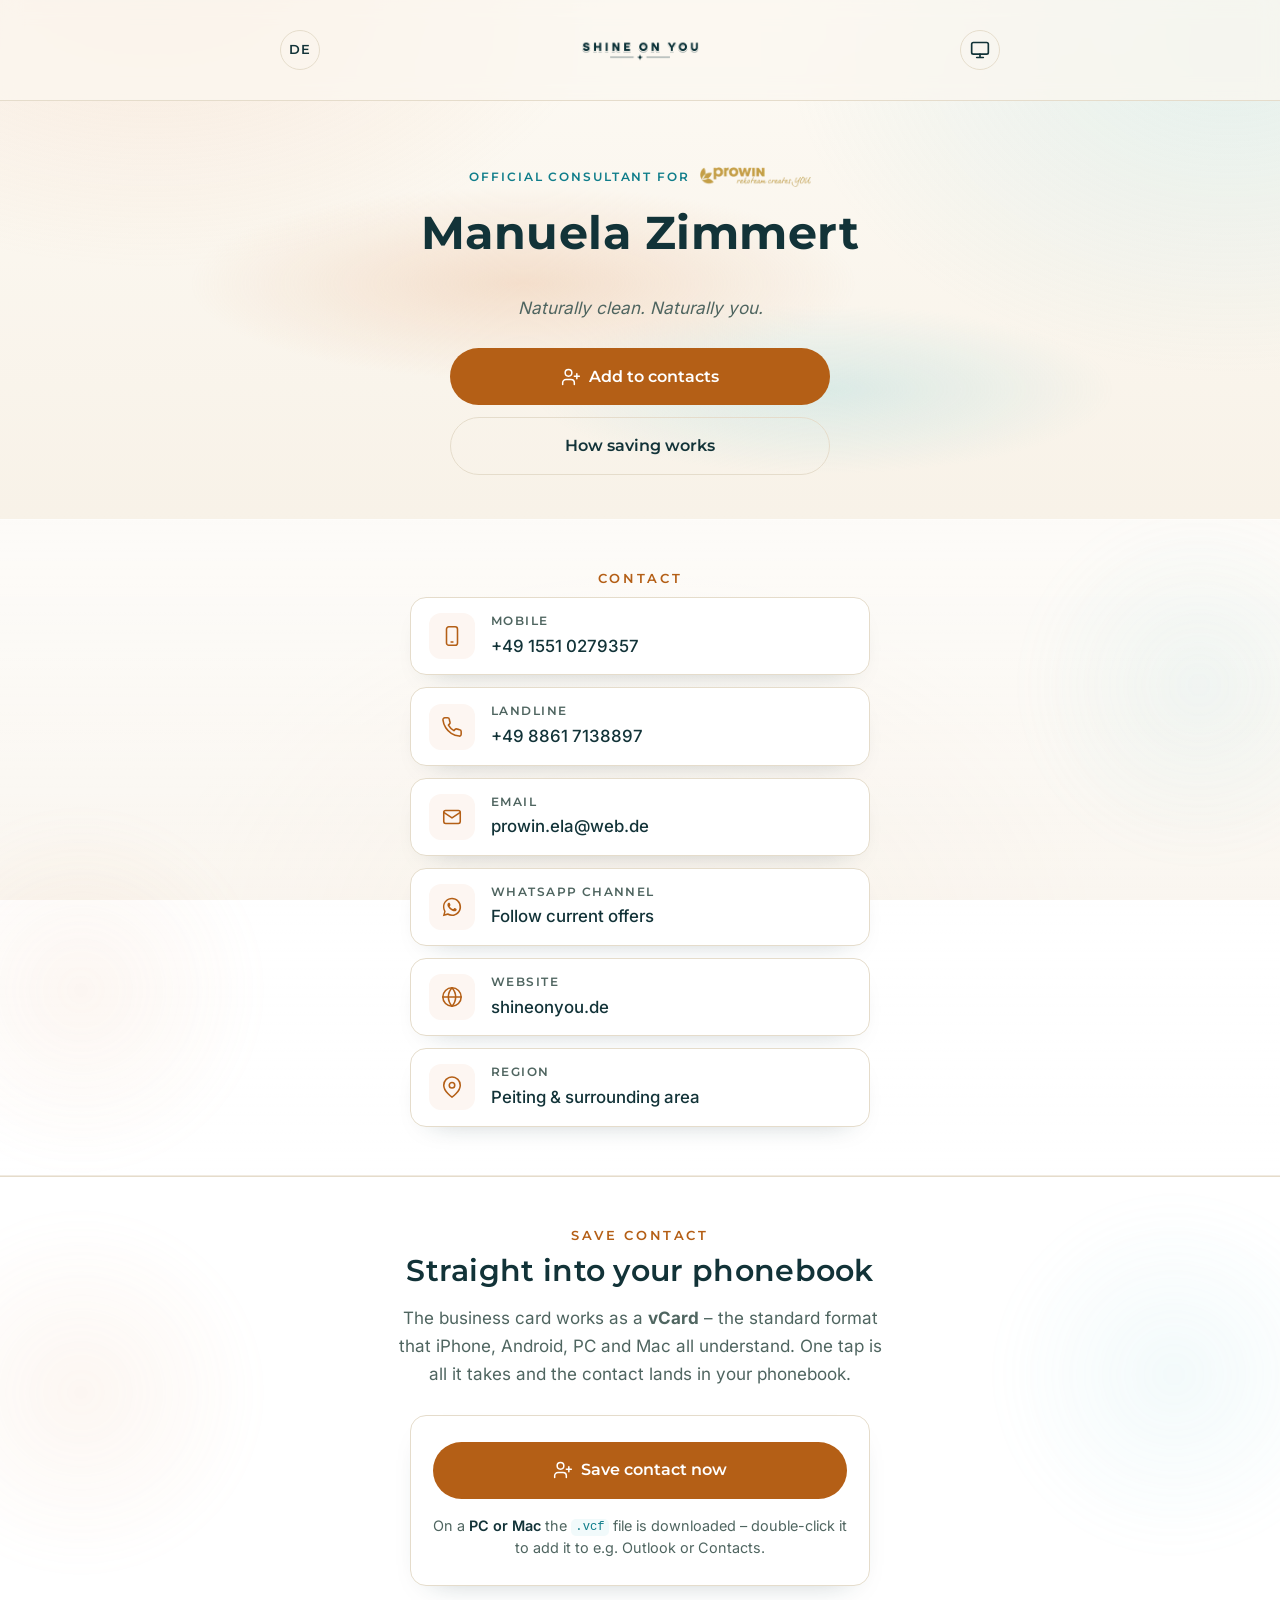
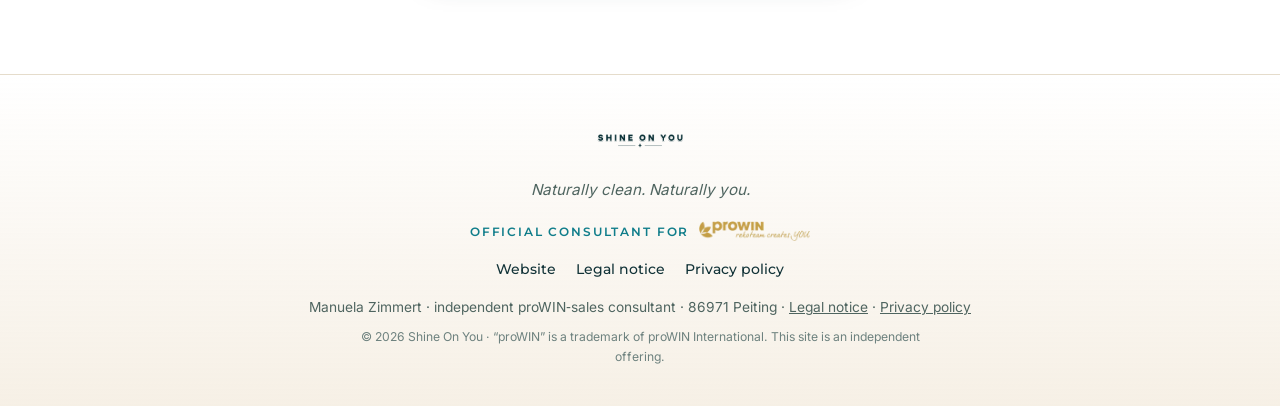
==== en/index.html @ 338400dc "Englische Fassung der Visitenkarte mit Spracherkennung - en/index.html: die Visitenkarte auf Englisc" ====
<!DOCTYPE html>
<html lang="en">
<head>
  <meta charset="UTF-8" />
  <meta name="viewport" content="width=device-width, initial-scale=1.0" />
  <title>Manuela Zimmert – Digital business card | Shine On You</title>
  <meta name="description" content="Digital business card of Manuela Zimmert – proWIN consultation in Peiting. Get in touch by phone or email, or save the contact straight to your phonebook (iOS, Android, vCard)." />
  <meta name="author" content="Manuela Zimmert" />
  <meta name="robots" content="noindex, nofollow" />
  <meta name="theme-color" content="#041f24" />

  <!-- Sprache des Systems: beim Einstieg auf die passende Fassung umleiten.
       Gleiche Logik wie auf shineonyou.de (dort shared/i18n.mjs). Crawler,
       automatisierte Browser und Klicks innerhalb der Karte bleiben, wo sie sind. -->
  <script>
    (function () {
      var KEY = "soy-lang", HERE = "en", FALLBACK = "en";
      var TARGET = {"de": "../", "en": "./"};
      var has = function (k) { return Object.prototype.hasOwnProperty.call(TARGET, k); };
      /* Bewusste Wahl ueber den Umschalter merken */
      document.addEventListener("click", function (e) {
        var a = e.target && e.target.closest ? e.target.closest("a[data-lang]") : null;
        if (a) { try { localStorage.setItem(KEY, a.getAttribute("data-lang")); } catch (err) {} }
      });
      try {
        if (navigator.webdriver || /bot|crawl|spider|slurp|lighthouse|headless|preview/i.test(navigator.userAgent)) return;
        /* Wer innerhalb der Karte einem Link folgt, hat die Sprache gewaehlt */
        if (document.referrer.indexOf(location.origin + "/") === 0) return;
        var want = localStorage.getItem(KEY);
        if (!has(want)) {
          /* Erste Sprache aus der Systemliste, die es hier gibt; sonst Englisch */
          var list = navigator.languages && navigator.languages.length ? navigator.languages : [navigator.language || ""];
          want = FALLBACK;
          for (var i = 0; i < list.length; i++) {
            var l = String(list[i]).slice(0, 2).toLowerCase();
            if (has(l)) { want = l; break; }
          }
        }
        if (want !== HERE) location.replace(TARGET[want] + location.search + location.hash);
      } catch (err) { /* Speicher gesperrt: auf der aufgerufenen Seite bleiben */ }
    })();
  </script>

  <!-- Theme frueh setzen (verhindert Aufblitzen des falschen Modus) -->
  <script>
    (function () {
      try {
        var stored = localStorage.getItem("soy-theme");
        var mode = stored === "light" || stored === "dark" ? stored : "system";
        var prefersLight = window.matchMedia("(prefers-color-scheme: light)").matches;
        var theme = mode === "system" ? (prefersLight ? "light" : "dark") : mode;
        document.documentElement.setAttribute("data-theme", theme);
        document.documentElement.setAttribute("data-theme-mode", mode);
      } catch (e) {
        document.documentElement.setAttribute("data-theme", "dark");
        document.documentElement.setAttribute("data-theme-mode", "system");
      }
    })();
  </script>

  <!-- Open Graph -->
  <meta property="og:title" content="Manuela Zimmert – Digital business card | Shine On You" />
  <meta property="og:description" content="Saving the contact made easy – phone, email and straight into your phonebook (iOS, Android, vCard)." />
  <meta property="og:type" content="profile" />
  <meta property="og:url" content="https://qr.shineonyou.de/en/" />
  <meta property="og:site_name" content="Shine On You" />
  <meta property="og:locale" content="en_GB" />
  <meta property="og:image" content="https://shineonyou.de/assets/img/og-image.jpg" />

  <link rel="icon" type="image/png" sizes="32x32" href="../assets/img/favicon-32.png" />
  <link rel="apple-touch-icon" href="../assets/img/apple-touch-icon.png" />

  <link rel="preload" as="font" type="font/woff2" href="../assets/fonts/montserrat-latin.woff2" crossorigin />
  <link rel="preload" as="font" type="font/woff2" href="../assets/fonts/inter-latin.woff2" crossorigin />

  <!-- Strukturierte Daten -->
  <script type="application/ld+json">
  {
    "@context": "https://schema.org",
    "@type": "Person",
    "name": "Manuela Zimmert",
    "alternateName": "Ela",
    "jobTitle": "Independent proWIN sales consultant",
    "worksFor": { "@type": "Organization", "name": "Shine On You" },
    "telephone": ["+49 1551 0279357", "+49 8861 7138897"],
    "email": "prowin.ela@web.de",
    "url": "https://shineonyou.de/",
    "address": {
      "@type": "PostalAddress",
      "addressLocality": "Peiting",
      "postalCode": "86971",
      "addressCountry": "DE"
    }
  }
  </script>

  <link rel="stylesheet" href="../css/fonts.css" />
  <link rel="stylesheet" href="../css/card.css" />
</head>
<body>
  <!-- ===== Header ===== -->
  <header class="site-header">
    <div class="container header-inner">
      <a href="https://shineonyou.de/en/" class="brand" aria-label="Shine On You – to the website">
        <img src="../assets/img/wordmark.webp" alt="Shine On You" class="brand-logo" width="640" height="360" />
      </a>

      <a class="lang-switch" href="../" hreflang="de" lang="de" data-lang="de" aria-label="Deutsche Version" title="Deutsche Version">DE</a>

      <button type="button" class="theme-toggle" data-theme-toggle aria-label="Switch to light design" aria-pressed="false">
        <svg class="icon-system" viewBox="0 0 24 24" fill="none" stroke="currentColor" stroke-width="2" stroke-linecap="round" stroke-linejoin="round" aria-hidden="true"><rect x="2" y="3" width="20" height="14" rx="2"/><path d="M8 21h8M12 17v4"/></svg>
        <svg class="icon-sun" viewBox="0 0 24 24" fill="none" stroke="currentColor" stroke-width="2" stroke-linecap="round" stroke-linejoin="round" aria-hidden="true"><circle cx="12" cy="12" r="4"/><path d="M12 2v2M12 20v2M4.93 4.93l1.41 1.41M17.66 17.66l1.41 1.41M2 12h2M20 12h2M6.34 17.66l-1.41 1.41M19.07 4.93l-1.41 1.41"/></svg>
        <svg class="icon-moon" viewBox="0 0 24 24" fill="none" stroke="currentColor" stroke-width="2" stroke-linecap="round" stroke-linejoin="round" aria-hidden="true"><path d="M21 12.79A9 9 0 1 1 11.21 3 7 7 0 0 0 21 12.79z"/></svg>
      </button>
    </div>
  </header>

  <main class="card-main">
    <!-- ===== Profil / Hero ===== -->
    <section class="hero">
      <span class="hero-glow" data-parallax="0.30" aria-hidden="true"></span>
      <div class="container">
        <div class="profile">
          <p class="profile-partner">
            <span>Official consultant for</span>
            <img src="../assets/img/prowin-gold.webp" alt="proWIN" width="244" height="44" />
          </p>
          <h1>Manuela Zimmert</h1>
          <br />
          <p class="profile-tag">Naturally clean. Naturally you.</p>

          <div class="profile-cta">
            <a href="../manuela-zimmert.vcf" class="btn btn-sun btn-block" id="saveContact" download="Manuela-Zimmert.vcf">
              <svg viewBox="0 0 24 24" fill="none" stroke="currentColor" stroke-width="1.8" stroke-linecap="round" stroke-linejoin="round" aria-hidden="true"><path d="M16 21v-2a4 4 0 0 0-4-4H6a4 4 0 0 0-4 4v2"/><circle cx="9" cy="7" r="4"/><path d="M19 8v6M22 11h-6"/></svg>
              Add to contacts
            </a>
            <a href="#speichern" class="btn btn-ghost btn-block">How saving works</a>
          </div>
        </div>
      </div>
    </section>

    <!-- ===== Kontaktdaten ===== -->
    <section class="section section-alt" id="kontakt">
      <span class="section-glow wave" data-parallax="0.08" style="top:-12%; right:-14%;" aria-hidden="true"></span>
      <span class="section-glow sun" data-parallax="0.06" style="bottom:-16%; left:-14%;" aria-hidden="true"></span>
      <div class="container">
        <p class="section-kicker">Contact</p>
        <h2 class="visually-hidden">Contact details</h2>
        <ul class="contact-list">
          <li>
            <a class="contact-item" href="tel:+4915510279357" aria-label="Call mobile: plus 49 1551 0279357" style="text-decoration:none;">
              <span class="contact-ic" aria-hidden="true">
                <svg viewBox="0 0 24 24" fill="none" stroke="currentColor" stroke-width="1.7" stroke-linecap="round" stroke-linejoin="round"><rect x="6" y="2" width="12" height="20" rx="2.5"/><path d="M11 18.5h2"/></svg>
              </span>
              <span class="contact-text">
                <span class="contact-label">Mobile</span>
                <span class="contact-value">+49 1551 0279357</span>
              </span>
            </a>
          </li>
          <li>
            <a class="contact-item" href="tel:+4988617138897" aria-label="Call landline: plus 49 8861 7138897" style="text-decoration:none;">
              <span class="contact-ic" aria-hidden="true">
                <svg viewBox="0 0 24 24" fill="none" stroke="currentColor" stroke-width="1.7" stroke-linecap="round" stroke-linejoin="round"><path d="M22 16.92v3a2 2 0 0 1-2.18 2 19.79 19.79 0 0 1-8.63-3.07 19.5 19.5 0 0 1-6-6 19.79 19.79 0 0 1-3.07-8.67A2 2 0 0 1 4.11 2h3a2 2 0 0 1 2 1.72c.13.96.36 1.9.7 2.81a2 2 0 0 1-.45 2.11L8.09 9.91a16 16 0 0 0 6 6l1.27-1.27a2 2 0 0 1 2.11-.45c.9.34 1.85.57 2.81.7A2 2 0 0 1 22 16.92z"/></svg>
              </span>
              <span class="contact-text">
                <span class="contact-label">Landline</span>
                <span class="contact-value">+49 8861 7138897</span>
              </span>
            </a>
          </li>
          <li>
            <a class="contact-item" href="mailto:prowin.ela@web.de" style="text-decoration:none;">
              <span class="contact-ic" aria-hidden="true">
                <svg viewBox="0 0 24 24" fill="none" stroke="currentColor" stroke-width="1.7" stroke-linecap="round" stroke-linejoin="round"><rect x="3" y="5" width="18" height="14" rx="2"/><path d="m3 7 9 6 9-6"/></svg>
              </span>
              <span class="contact-text">
                <span class="contact-label">Email</span>
                <span class="contact-value">prowin.ela@web.de</span>
              </span>
            </a>
          </li>
          <li>
            <a class="contact-item" href="https://whatsapp.com/channel/0029VbClTooIiRp0MGUxjS3F" target="_blank" rel="noopener" style="text-decoration:none;">
              <span class="contact-ic" aria-hidden="true">
                <svg viewBox="0 0 24 24" fill="currentColor"><path d="M12.04 2C6.58 2 2.13 6.45 2.13 11.91c0 1.75.46 3.46 1.32 4.97L2 22l5.25-1.38c1.45.79 3.08 1.21 4.79 1.21 5.46 0 9.91-4.45 9.91-9.91S17.5 2 12.04 2zm0 18.13c-1.52 0-3-.41-4.3-1.18l-.31-.18-3.12.82.83-3.04-.2-.31a8.2 8.2 0 0 1-1.26-4.35c0-4.54 3.7-8.23 8.24-8.23 2.2 0 4.27.86 5.82 2.42a8.16 8.16 0 0 1 2.41 5.82c0 4.54-3.69 8.24-8.23 8.24zm4.52-6.16c-.25-.12-1.47-.72-1.69-.81-.23-.08-.39-.12-.56.12-.16.25-.64.81-.79.97-.14.16-.29.18-.54.06-.25-.12-1.05-.39-1.99-1.23-.74-.66-1.23-1.47-1.38-1.72-.14-.25-.02-.38.11-.5.11-.11.25-.29.37-.43.12-.14.16-.25.25-.41.08-.16.04-.31-.02-.43-.06-.12-.56-1.34-.76-1.84-.2-.48-.41-.42-.56-.43-.14-.01-.31-.01-.48-.01-.16 0-.43.06-.66.31-.23.25-.87.85-.87 2.07 0 1.22.89 2.4 1.01 2.56.12.16 1.75 2.67 4.23 3.74.59.26 1.05.41 1.41.52.59.19 1.13.16 1.56.1.48-.07 1.47-.6 1.68-1.18.21-.58.21-1.07.14-1.18-.06-.11-.22-.17-.47-.29z"/></svg>
              </span>
              <span class="contact-text">
                <span class="contact-label">WhatsApp channel</span>
                <span class="contact-value">Follow current offers</span>
              </span>
            </a>
          </li>
          <li>
            <a class="contact-item" href="https://shineonyou.de/en/" style="text-decoration:none;">
              <span class="contact-ic" aria-hidden="true">
                <svg viewBox="0 0 24 24" fill="none" stroke="currentColor" stroke-width="1.7" stroke-linecap="round" stroke-linejoin="round"><circle cx="12" cy="12" r="10"/><path d="M2 12h20"/><path d="M12 2a15.3 15.3 0 0 1 4 10 15.3 15.3 0 0 1-4 10 15.3 15.3 0 0 1-4-10 15.3 15.3 0 0 1 4-10z"/></svg>
              </span>
              <span class="contact-text">
                <span class="contact-label">Website</span>
                <span class="contact-value">shineonyou.de</span>
              </span>
            </a>
          </li>
          <li>
            <div class="contact-item">
              <span class="contact-ic" aria-hidden="true">
                <svg viewBox="0 0 24 24" fill="none" stroke="currentColor" stroke-width="1.7" stroke-linecap="round" stroke-linejoin="round"><path d="M21 10c0 7-9 13-9 13s-9-6-9-13a9 9 0 0 1 18 0z"/><circle cx="12" cy="10" r="3"/></svg>
              </span>
              <span class="contact-text">
                <span class="contact-label">Region</span>
                <span class="contact-value">Peiting &amp; surrounding area</span>
              </span>
            </div>
          </li>
        </ul>
      </div>
    </section>

    <!-- ===== Speichern / QR ===== -->
    <section class="section" id="speichern">
      <span class="section-glow sun" data-parallax="0.07" style="top:4%; left:-14%;" aria-hidden="true"></span>
      <span class="section-glow wave" data-parallax="0.09" style="bottom:-14%; right:-12%;" aria-hidden="true"></span>
      <div class="container">
        <p class="section-kicker">Save contact</p>
        <h2>Straight into your phonebook</h2>
        <p class="section-sub">
          The business card works as a <strong>vCard</strong> – the standard format
          that iPhone, Android, PC and Mac all understand. One tap is all it takes and
          the contact lands in your phonebook.
        </p>

        <!-- Ein Weg fuer alle Geraete – die vCard ist ueberall dieselbe Datei -->
        <div class="save-box">
          <a href="../manuela-zimmert.vcf" class="btn btn-sun btn-save" download="Manuela-Zimmert.vcf">
            <svg viewBox="0 0 24 24" fill="none" stroke="currentColor" stroke-width="1.8" stroke-linecap="round" stroke-linejoin="round" aria-hidden="true"><path d="M16 21v-2a4 4 0 0 0-4-4H6a4 4 0 0 0-4 4v2"/><circle cx="9" cy="7" r="4"/><path d="M19 8v6M22 11h-6"/></svg>
            Save contact now
          </a>

          <ul class="save-hints">
            <li data-platform="ios">
              On an <strong>iPhone</strong> the contact card opens – then tap
              “Create New Contact”.
            </li>
            <li data-platform="android">
              On <strong>Android</strong> the vCard is downloaded – then confirm
              under “Import contacts”.
            </li>
            <li data-platform="desktop">
              On a <strong>PC or Mac</strong> the <code>.vcf</code> file is downloaded –
              double-click it to add it to e.g. Outlook or Contacts.
            </li>
          </ul>
        </div>
      </div>
    </section>
  </main>

  <!-- ===== Footer ===== -->
  <footer class="site-footer">
    <div class="container">
      <img src="../assets/img/wordmark.webp" alt="Shine On You" class="footer-logo" width="640" height="360" loading="lazy" decoding="async" />
      <p class="footer-tag">Naturally clean. Naturally you.</p>
      <p class="footer-partner">
        <span>Official consultant for</span>
        <img src="../assets/img/prowin-gold.webp" alt="proWIN rekoteam creates YOU – logo" class="footer-prowin" width="244" height="44" loading="lazy" decoding="async" />
      </p>
      <nav class="footer-nav" aria-label="Footer navigation">
        <a href="https://shineonyou.de/en/">Website</a>
        <a href="https://shineonyou.de/en/impressum.html">Legal notice</a>
        <a href="https://shineonyou.de/en/datenschutz.html">Privacy policy</a>
      </nav>
      <p class="footer-legal">
        Manuela Zimmert · independent proWIN&#8209;sales consultant · 86971 Peiting ·
        <a href="https://shineonyou.de/en/impressum.html">Legal notice</a> ·
        <a href="https://shineonyou.de/en/datenschutz.html">Privacy policy</a>
      </p>
      <p class="footer-fine">&copy; <span id="year"></span> Shine On You · “proWIN” is a trademark of proWIN International. This site is an independent offering.</p>
    </div>
  </footer>

  <script src="../js/theme.js" defer></script>
  <script src="../js/card.js"></script>
</body>
</html>
---- css/fonts.css ----
/* Lokal eingebundene Variable Fonts (DSGVO - kein externer Aufruf bei Google) */

@font-face {
  font-family: 'Inter';
  font-style: normal;
  font-weight: 400 700;
  font-display: swap;
  src: url('../assets/fonts/inter-latin-ext.woff2') format('woff2');
  unicode-range: U+0100-02BA, U+02BD-02C5, U+02C7-02CC, U+02CE-02D7, U+02DD-02FF, U+0304, U+0308, U+0329, U+1D00-1DBF, U+1E00-1E9F, U+1EF2-1EFF, U+2020, U+20A0-20AB, U+20AD-20C0, U+2113, U+2C60-2C7F, U+A720-A7FF;
}

@font-face {
  font-family: 'Inter';
  font-style: normal;
  font-weight: 400 700;
  font-display: swap;
  src: url('../assets/fonts/inter-latin.woff2') format('woff2');
  unicode-range: U+0000-00FF, U+0131, U+0152-0153, U+02BB-02BC, U+02C6, U+02DA, U+02DC, U+0304, U+0308, U+0329, U+2000-206F, U+20AC, U+2122, U+2191, U+2193, U+2212, U+2215, U+FEFF, U+FFFD;
}

@font-face {
  font-family: 'Montserrat';
  font-style: normal;
  font-weight: 500 700;
  font-display: swap;
  src: url('../assets/fonts/montserrat-latin-ext.woff2') format('woff2');
  unicode-range: U+0100-02BA, U+02BD-02C5, U+02C7-02CC, U+02CE-02D7, U+02DD-02FF, U+0304, U+0308, U+0329, U+1D00-1DBF, U+1E00-1E9F, U+1EF2-1EFF, U+2020, U+20A0-20AB, U+20AD-20C0, U+2113, U+2C60-2C7F, U+A720-A7FF;
}

@font-face {
  font-family: 'Montserrat';
  font-style: normal;
  font-weight: 500 700;
  font-display: swap;
  src: url('../assets/fonts/montserrat-latin.woff2') format('woff2');
  unicode-range: U+0000-00FF, U+0131, U+0152-0153, U+02BB-02BC, U+02C6, U+02DA, U+02DC, U+0304, U+0308, U+0329, U+2000-206F, U+20AC, U+2122, U+2191, U+2193, U+2212, U+2215, U+FEFF, U+FFFD;
}
---- css/card.css ----
/* ============================================================
   Shine On You — Digitale Visitenkarte
   Markenfarben & Typo aus der Hauptseite (shineonyou.de) übernommen
   ============================================================ */

:root {
  --petrol:        #041f24;  /* tiefes Petrol – Haupt-Hintergrund */
  --petrol-2:      #082b30;  /* etwas heller – alternierende Flächen */
  --petrol-card:   #0c373d;  /* Karten/Felder */
  --petrol-line:   #18484e;  /* Rahmen/Linien */

  --cream:         #f7f1e8;  /* Haupt-Textfarbe auf Petrol */
  --cream-dim:     #cdd9d6;  /* gedämpfter Text */

  --sun:           #e9b690;  /* Sonne / Pfirsich */
  --sun-deep:      #d99a68;  /* Sonne kräftiger (Hover) */
  --wave:          #8ed2d9;  /* Welle / Türkis */
  --wave-deep:     #5fb6c2;  /* Welle kräftiger (Hover) */

  --maxw: 720px;
  --radius: 16px;
  --shadow: 0 18px 40px -22px rgba(0, 0, 0, 0.7);

  --font-head: "Montserrat", system-ui, sans-serif;
  --font-body: "Inter", system-ui, -apple-system, Segoe UI, Roboto, sans-serif;

  /* Farbschema für native Steuerelemente (Scrollbar) */
  color-scheme: dark;

  /* Rollenbasierte Werte, die das Theme umschaltet (Standard: Dunkel) */
  --header-bg:     rgba(4, 31, 36, 0.6);
  --card-hover-bg: #0e3f46;
  --btn-ink:       #2a1606;  /* Text auf Sonne-Buttons */
  --btn-ink-wave:  #06262b;  /* Text auf Wellen-Buttons */
}

/* ============================================================
   Light Mode – dieselben Rollen-Variablen, helle Werte.
   Aktiviert über <html data-theme="light">.
   ============================================================ */
:root[data-theme="light"] {
  color-scheme: light;

  --petrol:        #fbf7f0;  /* Haupt-Hintergrund (warmes Off-White) */
  --petrol-2:      #f2ebdd;  /* alternierende Flächen */
  --petrol-card:   #ffffff;  /* Karten/Felder */
  --petrol-line:   #e5dccb;  /* Rahmen/Linien */

  --cream:         #123338;  /* Haupt-Textfarbe (tiefes Petrol) */
  --cream-dim:     #4f6560;  /* gedämpfter Text */

  --sun:           #b45f16;  /* Sonne kräftiger für Kontrast auf hell */
  --sun-deep:      #97500f;
  --wave:          #0f7d8a;  /* Welle kräftiger für Kontrast auf hell */
  --wave-deep:     #0a626d;

  --shadow: 0 18px 40px -24px rgba(18, 51, 56, 0.28);

  --header-bg:     rgba(251, 247, 240, 0.72);
  --card-hover-bg: #fff7ec;
  --btn-ink:       #ffffff;  /* Sonne wird dunkler -> heller Text */
  --btn-ink-wave:  #ffffff;
}

* { box-sizing: border-box; }

html { scroll-behavior: smooth; }

body {
  margin: 0;
  background: var(--petrol);
  color: var(--cream);
  font-family: var(--font-body);
  font-size: 17px;
  line-height: 1.65;
  -webkit-font-smoothing: antialiased;
  background-image:
    radial-gradient(120% 60% at 50% -8%, rgba(233,182,144,.16), transparent 55%),
    radial-gradient(90% 55% at 50% 108%, rgba(142,210,217,.12), transparent 60%);
  transition: background-color .35s ease, color .35s ease;
}

img { max-width: 100%; height: auto; display: block; }

a { color: var(--wave); text-decoration: none; transition: color .2s ease; }
a:hover { color: var(--wave-deep); }

.container { width: 100%; max-width: var(--maxw); margin: 0 auto; padding: 0 20px; }

h1, h2, h3 {
  font-family: var(--font-head);
  line-height: 1.15;
  margin: 0 0 .5em;
  letter-spacing: .01em;
}
h1 { font-size: clamp(2rem, 7vw, 2.9rem); font-weight: 700; }
h2 { font-size: clamp(1.4rem, 4.5vw, 1.9rem); font-weight: 600; }
h3 { font-size: 1.12rem; font-weight: 600; }

.accent-sun { color: var(--sun); }
.accent-wave { color: var(--wave); }
.visually-hidden {
  position: absolute; width: 1px; height: 1px; padding: 0; margin: -1px;
  overflow: hidden; clip: rect(0 0 0 0); white-space: nowrap; border: 0;
}

/* ===== Buttons ===== */
.btn {
  display: inline-flex; align-items: center; justify-content: center;
  gap: .55em;
  font-family: var(--font-head);
  font-weight: 600;
  font-size: 1rem;
  padding: .9em 1.6em;
  border-radius: 999px;
  border: 1.5px solid transparent;
  cursor: pointer;
  transition: transform .15s ease, background .2s ease, color .2s ease, border-color .2s ease;
  white-space: nowrap;
}
.btn:hover { transform: translateY(-2px); }
.btn:focus-visible { outline: 3px solid var(--wave); outline-offset: 3px; }
.btn-sun  { background: var(--sun); color: var(--btn-ink); }
.btn-sun:hover  { background: var(--sun-deep); color: var(--btn-ink); }
.btn-wave { background: var(--wave); color: var(--btn-ink-wave); }
.btn-wave:hover { background: var(--wave-deep); color: var(--btn-ink-wave); }
.btn-ghost { background: transparent; color: var(--cream); border-color: var(--petrol-line); }
.btn-ghost:hover { border-color: var(--sun); color: var(--sun); }
.btn-block { width: 100%; }
.btn svg { width: 20px; height: 20px; flex: none; }

/* ===== Header ===== */
.site-header {
  border-bottom: 1px solid var(--petrol-line);
  background: var(--header-bg);
  backdrop-filter: blur(10px);
  transition: background-color .35s ease, border-color .35s ease;
}
.header-inner {
  position: relative;
  display: flex; align-items: center; justify-content: center;
  min-height: 60px; padding: 8px 0;
}
.brand { display: inline-flex; align-items: center; }
.brand-logo { height: 84px; width: auto; }

/* ===== Theme-Umschalter (Hell/Dunkel) ===== */
.theme-toggle {
  position: absolute; right: 0; top: 50%; transform: translateY(-50%);
  display: inline-flex; align-items: center; justify-content: center;
  width: 40px; height: 40px; border-radius: 50%; flex: none;
  color: var(--cream); background: transparent;
  border: 1px solid var(--petrol-line); cursor: pointer; padding: 0;
  transition: color .2s ease, border-color .2s ease, background .2s ease;
}
.theme-toggle svg { width: 20px; height: 20px; }
.theme-toggle:hover {
  color: var(--sun); border-color: var(--sun);
  background: rgba(233, 182, 144, .08);
}
.theme-toggle:focus-visible { outline: 3px solid var(--wave); outline-offset: 3px; }
/* Das Icon zeigt den aktuell gewählten Modus (System / Hell / Dunkel).
   Sichtbarkeit richtet sich nach data-theme-mode auf <html>. */
.theme-toggle .icon-sun,
.theme-toggle .icon-moon,
.theme-toggle .icon-system { display: none; }
:root[data-theme-mode="system"] .theme-toggle .icon-system { display: block; }
:root[data-theme-mode="light"]  .theme-toggle .icon-sun    { display: block; }
:root[data-theme-mode="dark"]   .theme-toggle .icon-moon   { display: block; }
/* Fallback, falls (noch) kein Modus gesetzt ist: Mond zeigen */
:root:not([data-theme-mode]) .theme-toggle .icon-moon { display: block; }

/* ===== Sprachumschalter (DE/EN) =====
   Gegenstueck zum Theme-Umschalter: gleiche Form, links statt rechts,
   damit das Logo mittig bleibt. Zeigt das Kuerzel der anderen Sprache. */
.lang-switch {
  position: absolute; left: 0; top: 50%; transform: translateY(-50%);
  display: inline-flex; align-items: center; justify-content: center;
  width: 40px; height: 40px; border-radius: 50%;
  color: var(--cream); border: 1px solid var(--petrol-line);
  font-family: var(--font-head); font-weight: 600; font-size: .8rem;
  letter-spacing: .04em; line-height: 1; text-decoration: none;
  transition: color .2s ease, border-color .2s ease, background .2s ease;
}
.lang-switch:hover {
  color: var(--sun); border-color: var(--sun);
  background: rgba(233, 182, 144, .08);
}
.lang-switch:focus-visible { outline: 3px solid var(--wave); outline-offset: 3px; }

/* Das Wordmark-Logo ist für dunklen Grund in Creme gehalten – im Hellmodus
   färben wir es per Filter ins Marken-Petrol um, damit es lesbar bleibt. */
.brand-logo, .footer-logo { transition: filter .35s ease; }
:root[data-theme="light"] .brand-logo,
:root[data-theme="light"] .footer-logo {
  filter: brightness(0) saturate(100%) invert(14%) sepia(31%) saturate(1100%) hue-rotate(140deg) brightness(94%) contrast(96%);
}

/* ===== Visitenkarten-Layout ===== */
.card-main { padding: 0 0 40px; }

/* ===== Hero (Profil-Kopf) ===== */
.hero {
  position: relative;
  overflow: hidden;
  padding: clamp(30px, 7vw, 60px) 0 clamp(24px, 5vw, 44px);
}
/* Dekorative Glow-Ebene für den Parallax-Effekt (liegt hinter dem Inhalt) */
.hero-glow {
  position: absolute; inset: -14% -10% 6% -10%;
  z-index: 0; pointer-events: none;
  background:
    radial-gradient(closest-side, rgba(233,182,144,.22), transparent 70%) 30% 12% / 62% 62% no-repeat,
    radial-gradient(closest-side, rgba(142,210,217,.18), transparent 70%) 76% 70% / 54% 54% no-repeat;
  will-change: transform;
}
.hero > .container { position: relative; z-index: 1; }

/* Profil-Kopf */
.profile {
  text-align: center;
  max-width: 560px;
  margin: 0 auto;
}
.profile-logo {
  width: clamp(190px, 46vw, 300px);
  margin: 0 auto 10px;
  filter: drop-shadow(0 14px 30px rgba(0,0,0,.35));
}
.profile-partner {
  display: inline-flex; align-items: center; justify-content: center;
  flex-wrap: wrap; gap: 4px 10px;
  margin: 0 auto 18px;
  font-family: var(--font-head); font-weight: 600;
  font-size: .74rem; text-transform: uppercase; letter-spacing: .16em;
  color: var(--wave);
}
.profile-partner img { height: 20px; width: auto; opacity: .95; transform: translateY(-1px); }
.profile h1 { margin-bottom: .15em; }
.profile-role {
  font-family: var(--font-head); font-weight: 500;
  color: var(--sun); font-size: 1.02rem;
  margin: 0 0 6px;
}
.profile-tag { color: var(--cream-dim); font-style: italic; margin: 0 0 26px; }

/* Primär-Aktion */
.profile-cta { display: grid; gap: 12px; max-width: 380px; margin: 0 auto; }

/* ===== Kontaktliste ===== */
.section { padding: clamp(30px, 6vw, 48px) 0; position: relative; overflow: hidden; }
.section + .section { border-top: 1px solid var(--petrol-line); }
.section-alt { background: rgba(8, 43, 48, 0.5); }
/* Inhalt liegt über den dekorativen Glow-Ebenen */
.section > .container { position: relative; z-index: 1; }

/* Dekorative, parallaxgesteuerte Glow-Blobs in den Sektionen */
.section-glow {
  position: absolute; z-index: 0; pointer-events: none;
  width: clamp(280px, 60vw, 520px); aspect-ratio: 1; border-radius: 50%;
  filter: blur(14px); opacity: .55; will-change: transform;
}
.section-glow.sun  { background: radial-gradient(closest-side, rgba(233,182,144,.16), transparent 70%); }
.section-glow.wave { background: radial-gradient(closest-side, rgba(142,210,217,.15), transparent 70%); }

/* Sanftes Einblenden beim Scrollen (per JS aktiviert, respektiert reduced-motion) */
.reveal { opacity: 0; transform: translateY(24px); transition: opacity .7s ease, transform .7s ease; }
.reveal.in { opacity: 1; transform: none; }
.section-kicker {
  font-family: var(--font-head); font-weight: 600;
  text-transform: uppercase; letter-spacing: .2em;
  font-size: .82rem; color: var(--sun); margin: 0 0 8px; text-align: center;
}
.section-sub { color: var(--cream-dim); margin: 0 auto 26px; text-align: center; max-width: 500px; }
.section h2 { text-align: center; }

.contact-list {
  list-style: none; padding: 0; margin: 0 auto; max-width: 460px;
  display: grid; gap: 12px;
}
.contact-item {
  display: flex; align-items: center; gap: 16px;
  background: var(--petrol-card);
  border: 1px solid var(--petrol-line);
  border-radius: var(--radius);
  padding: 14px 18px;
  transition: transform .2s ease, border-color .2s ease, background .2s ease;
}
.contact-item:hover {
  transform: translateY(-2px);
  border-color: rgba(233,182,144,.5);
  background: var(--card-hover-bg);
}
.contact-ic {
  display: inline-flex; align-items: center; justify-content: center;
  width: 46px; height: 46px; flex: none;
  border-radius: 12px;
  background: rgba(233,182,144,.12); color: var(--sun);
}
.contact-item:nth-child(even) .contact-ic { background: rgba(142,210,217,.12); color: var(--wave); }
.contact-ic svg { width: 22px; height: 22px; }
.contact-text { min-width: 0; }
.contact-label {
  display: block; font-size: .74rem; text-transform: uppercase;
  letter-spacing: .12em; color: var(--cream-dim); margin-bottom: 1px;
  font-family: var(--font-head); font-weight: 600;
}
.contact-value {
  display: block; color: var(--cream); font-weight: 500;
  font-size: 1.05rem; word-break: break-word;
}
a.contact-item .contact-value { color: var(--cream); }
a.contact-item:hover .contact-value { color: var(--sun); }
a.contact-item:nth-child(even):hover { border-color: rgba(142,210,217,.5); }
a.contact-item:nth-child(even):hover .contact-value { color: var(--wave); }

/* ===== Speichern ===== */
/* Ein Button für alle Geräte – darunter der Hinweis zum erkannten System */
.save-box {
  background: var(--petrol-card);
  border: 1px solid var(--petrol-line);
  border-radius: var(--radius);
  padding: 26px 22px;
  max-width: 460px; margin: 0 auto;
  text-align: center;
  transition: border-color .25s ease, background .25s ease;
}
.save-box:hover {
  border-color: rgba(233,182,144,.5);
  background: var(--card-hover-bg);
}
.btn-save { width: 100%; }
.save-hints {
  list-style: none; margin: 16px 0 0; padding: 0;
  display: flex; flex-direction: column; gap: 10px;
  color: var(--cream-dim); font-size: .9rem; line-height: 1.5;
}
.save-hints strong { color: var(--cream); font-weight: 600; }
.save-hints code {
  font-size: .85em; padding: .1em .35em; border-radius: 5px;
  background: rgba(142,210,217,.12); color: var(--wave);
}

/* ===== Footer ===== */
.site-footer {
  border-top: 1px solid var(--petrol-line);
  text-align: center;
  padding: 34px 0 40px;
  background: var(--petrol-2);
}
.footer-logo { height: 62px; width: auto; margin: 0 auto 6px; }
.footer-tag { color: var(--cream-dim); margin: 0 0 14px; font-style: italic; font-size: .95rem; }
.footer-partner {
  display: inline-flex; align-items: center; justify-content: center;
  flex-wrap: wrap; gap: 4px 10px;
  margin: 0 auto 16px;
  font-family: var(--font-head); font-weight: 600;
  font-size: .72rem; text-transform: uppercase; letter-spacing: .16em;
  color: var(--wave);
}
.footer-partner .footer-prowin { height: 20px; width: auto; opacity: .95; transform: translateY(-1px); }
.footer-nav { display: flex; gap: 20px; justify-content: center; flex-wrap: wrap; margin-bottom: 14px; }
.footer-nav a { color: var(--cream); font-family: var(--font-head); font-size: .9rem; }
.footer-nav a:hover { color: var(--sun); }
.footer-legal { font-size: .86rem; color: var(--cream-dim); margin: 0 0 8px; }
.footer-legal a { color: var(--cream-dim); text-decoration: underline; }
.footer-fine { font-size: .76rem; color: #6e827f; max-width: 560px; margin: 0 auto; }

/* ============================================================
   Light Mode – Hintergrund mit Tiefe
   Warmer Verlauf + dezente, fixierte Marken-Glows (Sonne/Welle),
   damit die Karte nicht flach wirkt. Alternierende Sektion und
   Footer werden zu sanften, leicht erhabenen Panels.
   ============================================================ */
:root[data-theme="light"] body {
  background: linear-gradient(180deg, #fdfaf4 0%, #f4ecdf 100%);
  background-attachment: fixed;
}
:root[data-theme="light"] body::before {
  content: "";
  position: fixed; inset: 0; z-index: -1; pointer-events: none;
  background:
    radial-gradient(760px 520px at 12% -6%, rgba(233, 182, 144, .24), transparent 62%),
    radial-gradient(720px 560px at 96% 3%,  rgba(142, 210, 217, .22), transparent 62%),
    radial-gradient(820px 640px at 50% 106%, rgba(233, 182, 144, .12), transparent 60%);
}

/* Hero-Glow auf hellem Grund deutlich sichtbarer */
:root[data-theme="light"] .hero-glow {
  background:
    radial-gradient(closest-side, rgba(233, 182, 144, .36), transparent 70%) 30% 12% / 62% 62% no-repeat,
    radial-gradient(closest-side, rgba(142, 210, 217, .28), transparent 70%) 76% 70% / 54% 54% no-repeat;
}

/* Alternierende Sektion: helles, leicht erhabenes Glas-Panel */
:root[data-theme="light"] .section-alt {
  background: linear-gradient(180deg, rgba(255, 255, 255, .70), rgba(255, 255, 255, .42));
  border-top: 1px solid rgba(255, 255, 255, .65);
  border-bottom: 1px solid rgba(229, 220, 203, .55);
}
:root[data-theme="light"] .section-glow.sun  { background: radial-gradient(closest-side, rgba(233, 182, 144, .22), transparent 70%); }
:root[data-theme="light"] .section-glow.wave { background: radial-gradient(closest-side, rgba(142, 210, 217, .20), transparent 70%); }

/* Karten & Felder etwas anheben, damit sie sich vom Verlauf abheben */
:root[data-theme="light"] .contact-item,
:root[data-theme="light"] .save-box {
  box-shadow: 0 12px 30px -22px rgba(18, 51, 56, .40);
}

/* Footer als sanftes Panel statt harter Fläche */
:root[data-theme="light"] .site-footer {
  background: linear-gradient(180deg, rgba(255, 255, 255, .55), rgba(244, 236, 223, .80));
}

/* ===== Responsive ===== */
@media (max-width: 720px) {
  .save-box { padding: 22px 18px; }
  .save-hints { text-align: left; }
}

@media (max-width: 600px) {
  body { font-size: 16px; }
}

@media (prefers-reduced-motion: reduce) {
  * { scroll-behavior: auto !important; transition: none !important; }
}
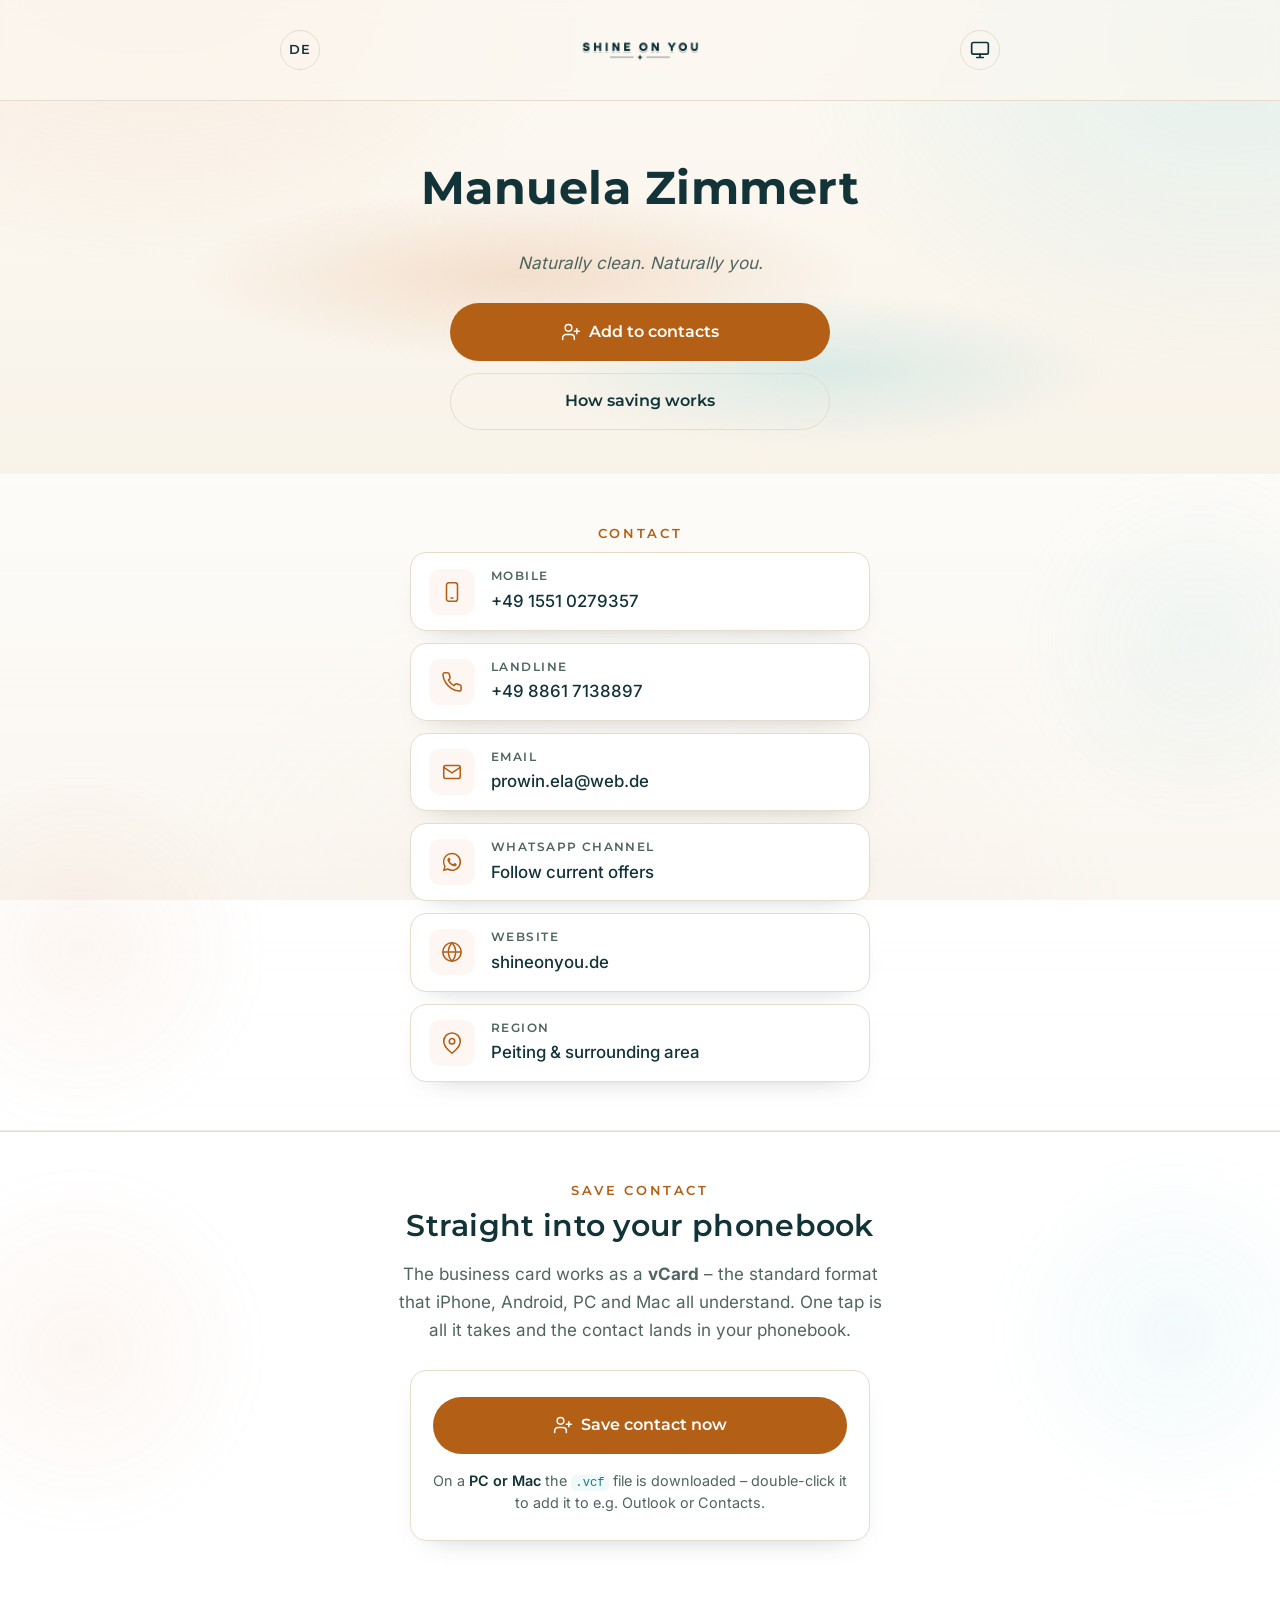
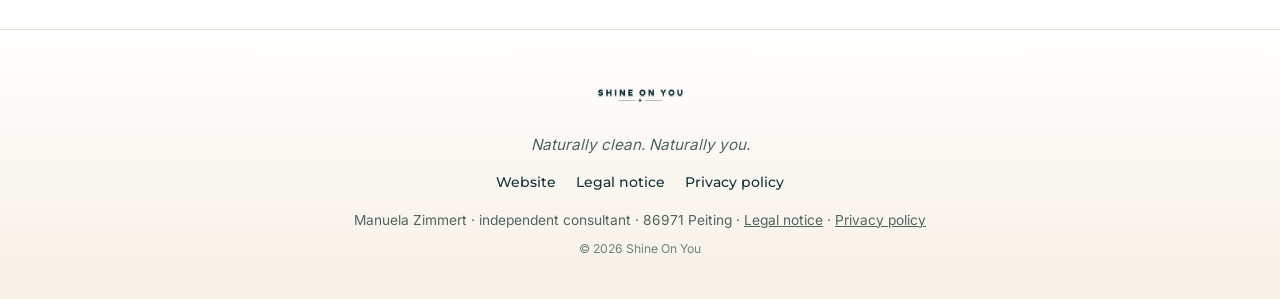
==== commit e253c8a0: "proWIN-Bezüge von der Visitenkarte entfernen Partner-Logo (Hero + Footer), Berufsbezeichnung, Marken" ====
--- a/en/index.html
+++ b/en/index.html
@@ -4,7 +4,7 @@
   <meta charset="UTF-8" />
   <meta name="viewport" content="width=device-width, initial-scale=1.0" />
   <title>Manuela Zimmert – Digital business card | Shine On You</title>
-  <meta name="description" content="Digital business card of Manuela Zimmert – proWIN consultation in Peiting. Get in touch by phone or email, or save the contact straight to your phonebook (iOS, Android, vCard)." />
+  <meta name="description" content="Digital business card of Manuela Zimmert – consultation in Peiting. Get in touch by phone or email, or save the contact straight to your phonebook (iOS, Android, vCard)." />
   <meta name="author" content="Manuela Zimmert" />
   <meta name="robots" content="noindex, nofollow" />
   <meta name="theme-color" content="#041f24" />
@@ -80,7 +80,7 @@
     "@type": "Person",
     "name": "Manuela Zimmert",
     "alternateName": "Ela",
-    "jobTitle": "Independent proWIN sales consultant",
+    "jobTitle": "Independent consultant",
     "worksFor": { "@type": "Organization", "name": "Shine On You" },
     "telephone": ["+49 1551 0279357", "+49 8861 7138897"],
     "email": "prowin.ela@web.de",
@@ -121,10 +121,6 @@
       <span class="hero-glow" data-parallax="0.30" aria-hidden="true"></span>
       <div class="container">
         <div class="profile">
-          <p class="profile-partner">
-            <span>Official consultant for</span>
-            <img src="../assets/img/prowin-gold.webp" alt="proWIN" width="244" height="44" />
-          </p>
           <h1>Manuela Zimmert</h1>
           <br />
           <p class="profile-tag">Naturally clean. Naturally you.</p>
@@ -262,21 +258,17 @@
     <div class="container">
       <img src="../assets/img/wordmark.webp" alt="Shine On You" class="footer-logo" width="640" height="360" loading="lazy" decoding="async" />
       <p class="footer-tag">Naturally clean. Naturally you.</p>
-      <p class="footer-partner">
-        <span>Official consultant for</span>
-        <img src="../assets/img/prowin-gold.webp" alt="proWIN rekoteam creates YOU – logo" class="footer-prowin" width="244" height="44" loading="lazy" decoding="async" />
-      </p>
       <nav class="footer-nav" aria-label="Footer navigation">
         <a href="https://shineonyou.de/en/">Website</a>
         <a href="https://shineonyou.de/en/impressum.html">Legal notice</a>
         <a href="https://shineonyou.de/en/datenschutz.html">Privacy policy</a>
       </nav>
       <p class="footer-legal">
-        Manuela Zimmert · independent proWIN&#8209;sales consultant · 86971 Peiting ·
+        Manuela Zimmert · independent consultant · 86971 Peiting ·
         <a href="https://shineonyou.de/en/impressum.html">Legal notice</a> ·
         <a href="https://shineonyou.de/en/datenschutz.html">Privacy policy</a>
       </p>
-      <p class="footer-fine">&copy; <span id="year"></span> Shine On You · “proWIN” is a trademark of proWIN International. This site is an independent offering.</p>
+      <p class="footer-fine">&copy; <span id="year"></span> Shine On You</p>
     </div>
   </footer>
 
--- a/css/card.css
+++ b/css/card.css
@@ -227,15 +227,6 @@
   margin: 0 auto 10px;
   filter: drop-shadow(0 14px 30px rgba(0,0,0,.35));
 }
-.profile-partner {
-  display: inline-flex; align-items: center; justify-content: center;
-  flex-wrap: wrap; gap: 4px 10px;
-  margin: 0 auto 18px;
-  font-family: var(--font-head); font-weight: 600;
-  font-size: .74rem; text-transform: uppercase; letter-spacing: .16em;
-  color: var(--wave);
-}
-.profile-partner img { height: 20px; width: auto; opacity: .95; transform: translateY(-1px); }
 .profile h1 { margin-bottom: .15em; }
 .profile-role {
   font-family: var(--font-head); font-weight: 500;
@@ -350,15 +341,6 @@
 }
 .footer-logo { height: 62px; width: auto; margin: 0 auto 6px; }
 .footer-tag { color: var(--cream-dim); margin: 0 0 14px; font-style: italic; font-size: .95rem; }
-.footer-partner {
-  display: inline-flex; align-items: center; justify-content: center;
-  flex-wrap: wrap; gap: 4px 10px;
-  margin: 0 auto 16px;
-  font-family: var(--font-head); font-weight: 600;
-  font-size: .72rem; text-transform: uppercase; letter-spacing: .16em;
-  color: var(--wave);
-}
-.footer-partner .footer-prowin { height: 20px; width: auto; opacity: .95; transform: translateY(-1px); }
 .footer-nav { display: flex; gap: 20px; justify-content: center; flex-wrap: wrap; margin-bottom: 14px; }
 .footer-nav a { color: var(--cream); font-family: var(--font-head); font-size: .9rem; }
 .footer-nav a:hover { color: var(--sun); }
